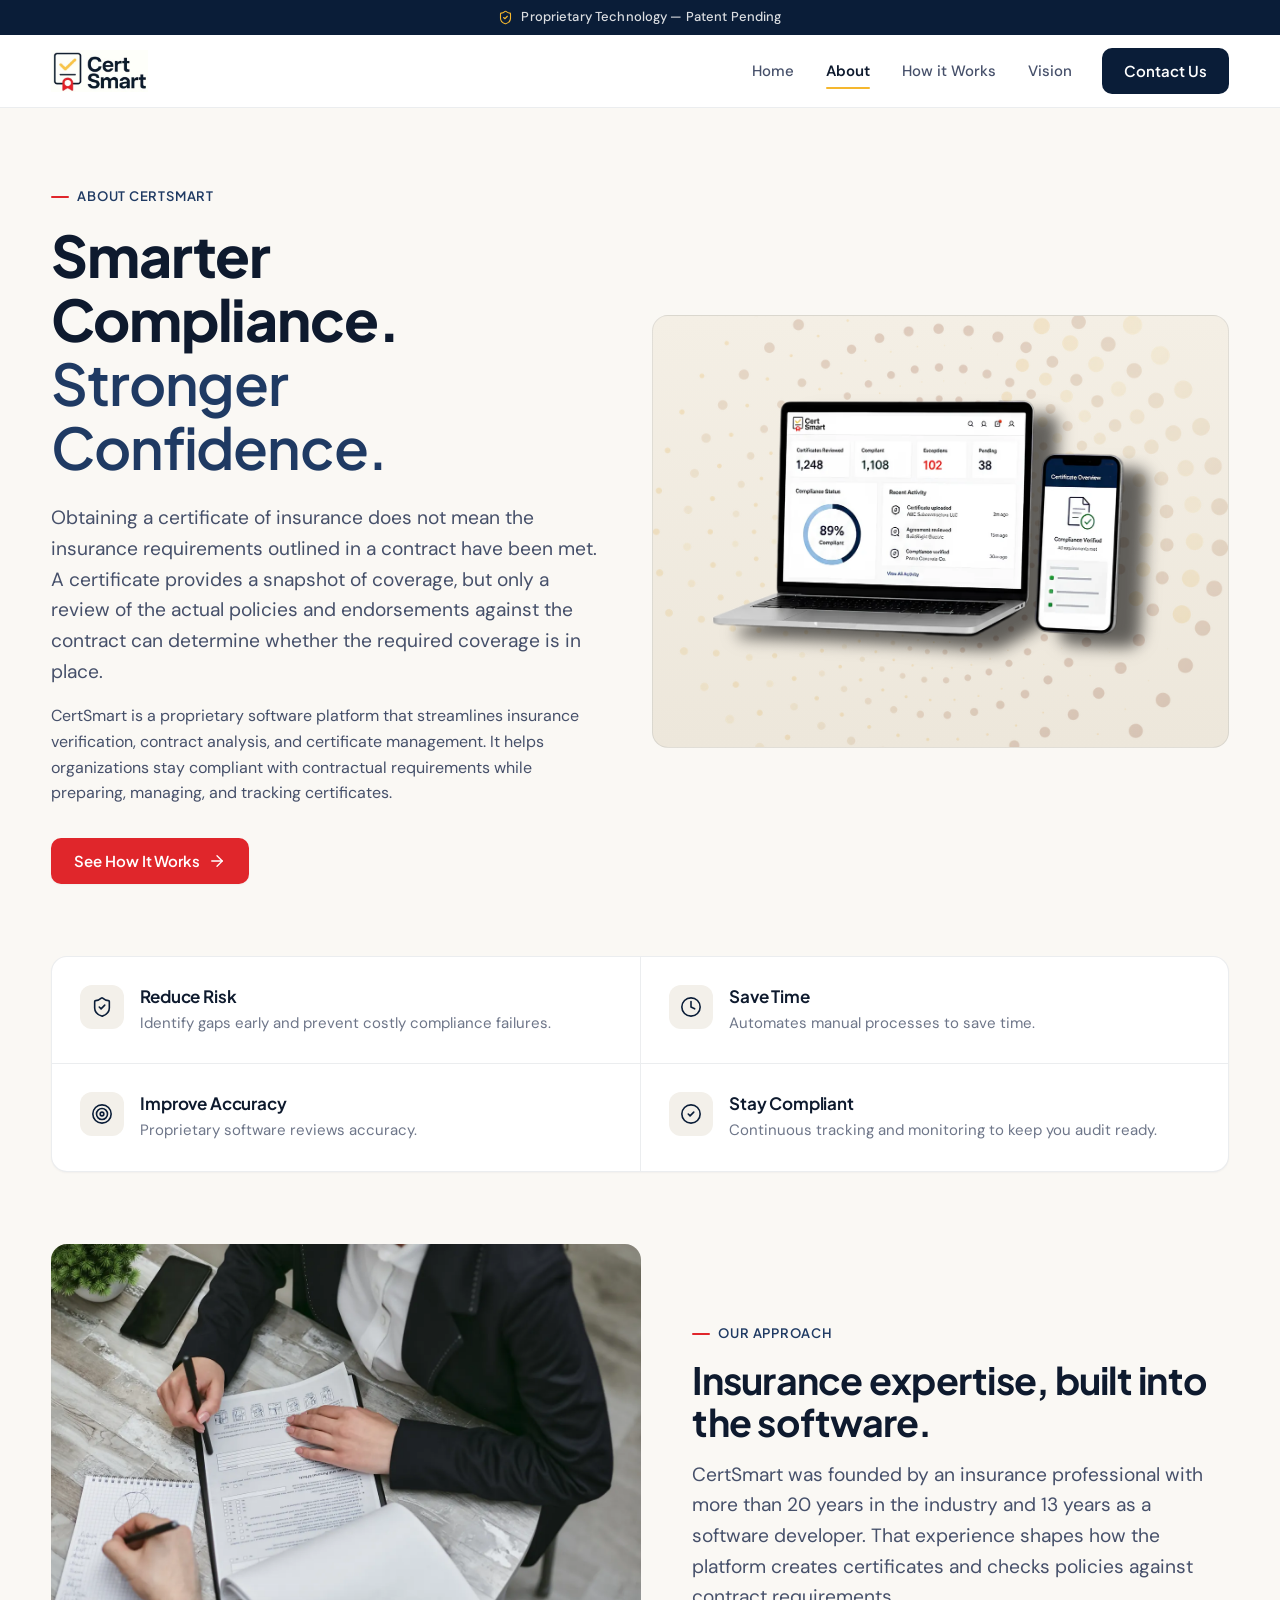
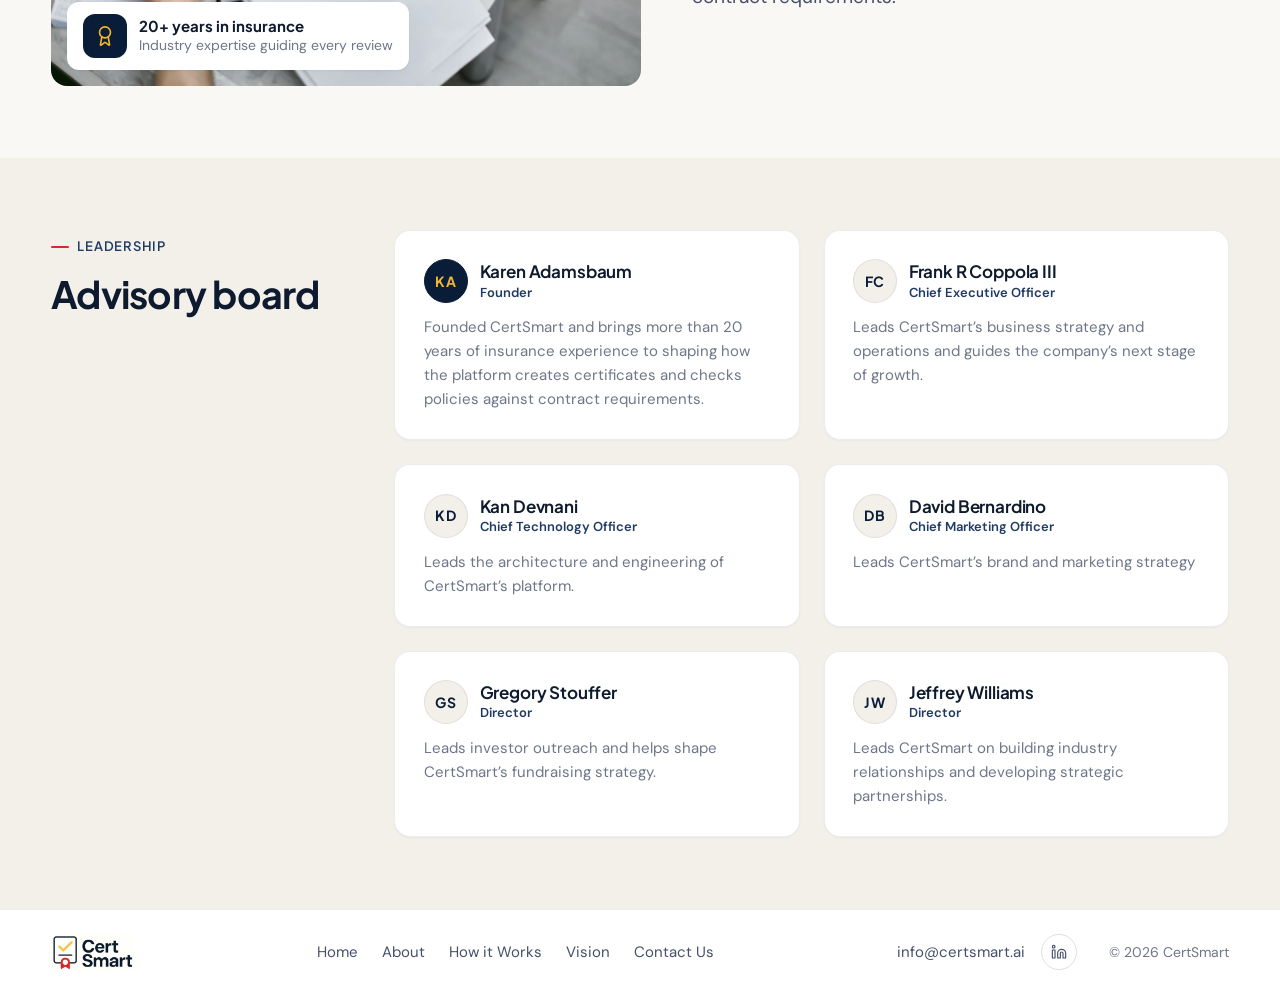
==== about.html @ 8e624dc0 "Normalize styling across all pages onto shared design tokens Audit of computed styles found drift be" ====
<!DOCTYPE html>
<html lang="en">
<head>
  <meta charset="UTF-8">
  <meta name="viewport" content="width=device-width, initial-scale=1">
  <title>About CertSmart | Smarter Compliance, Stronger Confidence</title>
  <link rel="icon" type="image/png" sizes="32x32" href="assets/img/favicon-32.png">
  <link rel="icon" type="image/png" sizes="192x192" href="assets/img/favicon-192.png">
  <link rel="apple-touch-icon" href="assets/img/favicon-180.png">
  <link rel="preconnect" href="https://fonts.googleapis.com">
  <link rel="preconnect" href="https://fonts.gstatic.com" crossorigin>
  <link href="https://fonts.googleapis.com/css2?family=DM+Sans:opsz,wght@9..40,400..600&amp;family=Plus+Jakarta+Sans:wght@500..800&amp;display=swap" rel="stylesheet">
  <link rel="stylesheet" href="css/style.css?v=20261125u">
</head>
<body class="page-about">
  <div class="patent-bar">
    <svg class="icon" viewBox="0 0 24 24" aria-hidden="true"><path d="M20 13c0 5-3.5 7.5-7.66 8.95a1 1 0 0 1-.67-.01C7.5 20.5 4 18 4 13V6a1 1 0 0 1 1-1c2 0 4.5-1.2 6.24-2.72a1.17 1.17 0 0 1 1.52 0C14.51 3.81 17 5 19 5a1 1 0 0 1 1 1z"/><path d="m9 12 2 2 4-4"/></svg>
    Proprietary Technology &mdash; Patent Pending
  </div>

  <header class="site-header">
    <div class="wrap header-inner">
      <a href="index.html" class="brand"><img src="assets/img/logo.webp" alt="CertSmart logo" width="300" height="127"></a>
      <button class="nav-toggle" aria-label="Toggle navigation" aria-expanded="false" aria-controls="main-nav">
        <svg class="icon icon-menu" viewBox="0 0 24 24" aria-hidden="true"><path d="M4 6h16"/><path d="M4 12h16"/><path d="M4 18h16"/></svg><svg class="icon icon-close" viewBox="0 0 24 24" aria-hidden="true"><path d="M18 6 6 18"/><path d="m6 6 12 12"/></svg>
      </button>
      <nav class="main-nav" id="main-nav" aria-label="Main">
        <a href="index.html">Home</a>
        <a href="about.html" class="active" aria-current="page">About</a>
        <a href="how-it-works.html">How it Works</a>
        <a href="vision.html">Vision</a>
        <a href="contact.html" class="nav-cta">Contact Us</a>
      </nav>
    </div>
  </header>

  <main>
    <section class="section">
      <div class="wrap split">
        <div class="split-copy">
          <span class="eyebrow">About CertSmart</span>
          <h1 class="h1">Smarter Compliance.<span class="soft">Stronger Confidence.</span></h1>
          <div class="prose">
            <p class="lead">Obtaining a certificate of insurance does not mean the insurance requirements outlined in a contract have been met. A certificate provides a snapshot of coverage, but only a review of the actual policies and endorsements against the contract can determine whether the required coverage is in place.</p>
            <p>CertSmart is a proprietary software platform that streamlines insurance verification, contract analysis, and certificate management. It helps organizations stay compliant with contractual requirements while preparing, managing, and tracking certificates.</p>
          </div>
          <a href="how-it-works.html" class="btn btn-primary">See How It Works <svg class="icon" viewBox="0 0 24 24" aria-hidden="true"><path d="M5 12h14"/><path d="m12 5 7 7-7 7"/></svg></a>
        </div>
        <div class="media-panel device-panel">
          <img src="assets/img/dots-pattern.webp" alt="" class="dots" aria-hidden="true">
          <img src="assets/img/dashboard-mockup.webp" alt="CertSmart dashboard on laptop and mobile showing certificates reviewed, compliant count, exceptions, pending items, and recent activity." width="1000" height="600">
        </div>
      </div>
    </section>

    <section class="section section--tight-top">
      <div class="wrap">
        <div class="benefits">
          <div class="benefit">
            <span class="icon-tile"><svg class="icon" viewBox="0 0 24 24" aria-hidden="true"><path d="M20 13c0 5-3.5 7.5-7.66 8.95a1 1 0 0 1-.67-.01C7.5 20.5 4 18 4 13V6a1 1 0 0 1 1-1c2 0 4.5-1.2 6.24-2.72a1.17 1.17 0 0 1 1.52 0C14.51 3.81 17 5 19 5a1 1 0 0 1 1 1z"/><path d="m9 12 2 2 4-4"/></svg></span>
            <div><h3>Reduce Risk</h3><p>Identify gaps early and prevent costly compliance failures.</p></div>
          </div>
          <div class="benefit">
            <span class="icon-tile"><svg class="icon" viewBox="0 0 24 24" aria-hidden="true"><circle cx="12" cy="12" r="10"/><path d="M12 6v6l4 2"/></svg></span>
            <div><h3>Save Time</h3><p>Automates manual processes to save time.</p></div>
          </div>
          <div class="benefit">
            <span class="icon-tile"><svg class="icon" viewBox="0 0 24 24" aria-hidden="true"><circle cx="12" cy="12" r="10"/><circle cx="12" cy="12" r="6"/><circle cx="12" cy="12" r="2"/></svg></span>
            <div><h3>Improve Accuracy</h3><p>Proprietary software reviews accuracy.</p></div>
          </div>
          <div class="benefit">
            <span class="icon-tile"><svg class="icon" viewBox="0 0 24 24" aria-hidden="true"><circle cx="12" cy="12" r="10"/><path d="m9 12 2 2 4-4"/></svg></span>
            <div><h3>Stay Compliant</h3><p>Continuous tracking and monitoring to keep you audit ready.</p></div>
          </div>
        </div>
      </div>
    </section>

    <section class="section section--tight-top">
      <div class="wrap photo-split">
        <div class="photo-frame">
          <img src="assets/img/photo-policy-review.webp" alt="Two people reviewing an insurance policy form together at a desk" loading="lazy">
          <div class="photo-badge"><span class="icon-tile"><svg class="icon" viewBox="0 0 24 24" aria-hidden="true"><path d="m15.48 12.89 1.51 8.53a.5.5 0 0 1-.81.47l-3.58-2.69a1 1 0 0 0-1.2 0l-3.59 2.69a.5.5 0 0 1-.81-.47l1.52-8.53"/><circle cx="12" cy="8" r="6"/></svg></span><div><b>20+ years in insurance</b><small>Industry expertise guiding every review</small></div></div>
        </div>
        <div>
          <span class="eyebrow">Our approach</span>
          <h2 class="h2">Insurance expertise, built into the software.</h2>
          <div class="prose">
            <p class="lead">CertSmart was founded by an insurance professional with more than 20 years in the industry and 13 years as a software developer. That experience shapes how the platform creates certificates and checks policies against contract requirements.</p>
          </div>
        </div>
      </div>
    </section>

    <section class="section section--alt">
      <div class="wrap board">
        <div class="board-head">
          <span class="eyebrow">Leadership</span>
          <h2 class="h2">Advisory board</h2>
        </div>
        <div class="board-grid">
          <article class="person">
            <div class="person-top"><span class="ini">KA</span><div><h4>Karen Adamsbaum</h4><span class="role">Founder</span></div></div>
            <p>Founded CertSmart and brings more than 20 years of insurance experience to shaping how the platform creates certificates and checks policies against contract requirements.</p>
          </article>
          <article class="person">
            <div class="person-top"><span class="ini">FC</span><div><h4>Frank R Coppola III</h4><span class="role">Chief Executive Officer</span></div></div>
            <p>Leads CertSmart&rsquo;s business strategy and operations and guides the company&rsquo;s next stage of growth.</p>
          </article>
          <article class="person">
            <div class="person-top"><span class="ini">KD</span><div><h4>Kan Devnani</h4><span class="role">Chief Technology Officer</span></div></div>
            <p>Leads the architecture and engineering of CertSmart&rsquo;s platform.</p>
          </article>
          <article class="person">
            <div class="person-top"><span class="ini">DB</span><div><h4>David Bernardino</h4><span class="role">Chief Marketing Officer</span></div></div>
            <p>Leads CertSmart&rsquo;s brand and marketing strategy</p>
          </article>
          <article class="person">
            <div class="person-top"><span class="ini">GS</span><div><h4>Gregory Stouffer</h4><span class="role">Director</span></div></div>
            <p>Leads investor outreach and helps shape CertSmart&rsquo;s fundraising strategy.</p>
          </article>
          <article class="person">
            <div class="person-top"><span class="ini">JW</span><div><h4>Jeffrey Williams</h4><span class="role">Director</span></div></div>
            <p>Leads CertSmart on building industry relationships and developing strategic partnerships.</p>
          </article>
        </div>
      </div>
    </section>
  </main>

  <footer class="site-footer">
    <div class="wrap footer-inner">
      <a href="index.html" class="footer-brand"><img src="assets/img/logo.webp" alt="CertSmart logo" width="300" height="127"></a>
      <nav class="footer-nav" aria-label="Footer">
        <a href="index.html">Home</a>
        <a href="about.html">About</a>
        <a href="how-it-works.html">How it Works</a>
        <a href="vision.html">Vision</a>
        <a href="contact.html">Contact Us</a>
      </nav>
      <div class="footer-right">
        <a href="mailto:info@certsmart.ai">info@certsmart.ai</a>
        <a class="social" href="https://www.linkedin.com/in/karen-adamsbaum/" aria-label="Karen Adamsbaum on LinkedIn" target="_blank" rel="noopener"><svg class="icon" viewBox="0 0 24 24" aria-hidden="true"><path d="M16 8a6 6 0 0 1 6 6v7h-4v-7a2 2 0 0 0-2-2 2 2 0 0 0-2 2v7h-4v-7a6 6 0 0 1 6-6z"/><rect width="4" height="12" x="2" y="9"/><circle cx="4" cy="4" r="2"/></svg></a>
      </div>
      <span class="footer-copy">&copy; 2026 CertSmart</span>
    </div>
  </footer>

  <script src="js/main.js?v=20261125t"></script>
</body>
</html>
---- css/style.css ----
/* ==========================================================================
   CertSmart — stylesheet
   Type: Plus Jakarta Sans (headings) + DM Sans (body)
   Palette: navy (base) · red (buttons + key emphasis only) · gold (highlight) · warm neutrals.
   Spacing scale: 4 · 8 · 12 · 16 · 24 · 32 · 48 · 64
   ========================================================================== */

:root {
  /* Color */
  --navy: #0A1D38;
  --navy-700: #142B4D;
  --navy-600: #1F3A63;
  --red: #E0262B;
  --red-600: #C21E23;
  --red-ink: #C21E23;          /* red for text on light bg */
  --red-50: #FDEDEC;
  --gold: #F5B72E;
  --gold-ink: #946100;          /* gold that passes contrast on light bg */
  --gold-50: #FDF5E1;
  --bg: #FAF8F4;
  --bg-alt: #F3F0EA;
  --surface: #FFFFFF;
  --ink: #0E1A2E;
  --body: #46506A;
  --muted: #6E7689;
  --line: rgba(10, 29, 56, 0.08);
  --line-strong: rgba(10, 29, 56, 0.14);

  /* Type */
  --font-head: "Plus Jakarta Sans", "Segoe UI", sans-serif;
  --font-body: "DM Sans", "Segoe UI", sans-serif;
  --fs-display: clamp(2.4rem, 1.6rem + 3.6vw, 4.5rem);
  --fs-h1: clamp(2.1rem, 1.5rem + 2.6vw, 3.6rem);
  --fs-h2: clamp(1.6rem, 1.25rem + 1.4vw, 2.35rem);
  --fs-h3: 1.0625rem;                                   /* compact card title */
  --fs-h3-lg: clamp(1.15rem, 1rem + 0.45vw, 1.35rem);   /* photo + feature card title */
  --fs-h3-xl: clamp(1.4rem, 1.15rem + 0.8vw, 1.85rem);  /* featured card title */
  --fs-lead: clamp(1.05rem, 1rem + 0.3vw, 1.2rem);      /* intro paragraph */
  --fs-quote: 1.0625rem;                                /* testimonial / pull quote */
  --fs-body: 1rem;
  --fs-card: 0.9375rem;                                 /* card description */
  --fs-small: 0.875rem;                                 /* captions, meta, notes */
  --fs-label: 0.8125rem;                                /* labels, pills, tags, eyebrows */
  --lh-small: 1.5;

  /* Space */
  --s-1: 4px; --s-2: 8px; --s-3: 12px; --s-4: 16px;
  --s-5: 24px; --s-6: 32px; --s-7: 48px; --s-8: 64px;
  --gutter: clamp(16px, 4vw, 4rem);
  --section: clamp(40px, 6vw, 4.5rem);
  --gap: clamp(16px, 2vw, 1.5rem);
  --gap-lg: clamp(24px, 4vw, 4rem);                     /* between layout columns */
  --pad-card: clamp(20px, 2.2vw, 2rem);                 /* standard card */
  --pad-panel: clamp(24px, 3.5vw, 3rem);                /* large panel / form / stat */
  --tile: 44px;                                         /* icon tile, avatar, step number */
  --tile-icon: 22px;

  /* Shape */
  --r-card: 16px;                                       /* top-level cards and media */
  --r-inner: 12px;                                      /* nested/compact cards, tiles, badges */
  --r-btn: 10px;
  --r-input: 8px;
  --shadow-sm: 0 1px 2px rgba(10, 29, 56, 0.04);
  --shadow: 0 1px 2px rgba(10, 29, 56, 0.04), 0 8px 24px rgba(10, 29, 56, 0.06);
  --shadow-lg: 0 1px 2px rgba(10, 29, 56, 0.05), 0 16px 40px rgba(10, 29, 56, 0.09);
  --ease: 180ms cubic-bezier(0.2, 0.6, 0.2, 1);
  --lift: translateY(-2px);                             /* card hover */
  --on-dark: rgba(255, 255, 255, 0.85);                 /* body text on navy/photos */
  --on-dark-muted: rgba(255, 255, 255, 0.65);           /* meta text on navy/photos */
}

/* ---------- Base ---------- */
*, *::before, *::after { box-sizing: border-box; }
html { -webkit-text-size-adjust: 100%; }
/* Wide screens (or zoomed out): scale type and spacing with the viewport
   so the layout keeps its proportions instead of looking small. */
@media (min-width: 1600px) {
  html { font-size: calc(16px + (100vw - 1600px) * 0.006); }
}
body {
  margin: 0;
  font-family: var(--font-body);
  font-size: var(--fs-body);
  line-height: 1.6;
  color: var(--body);
  background: var(--bg);
  -webkit-font-smoothing: antialiased;
  overflow-x: hidden;
}
img, video, svg { display: block; max-width: 100%; }
img { height: auto; }
a { color: inherit; text-decoration: none; }
h1, h2, h3, h4 {
  font-family: var(--font-head);
  color: var(--ink);
  margin: 0;
  line-height: 1.12;
  letter-spacing: -0.02em;
  font-weight: 700;
}
h3, h4 { letter-spacing: -0.01em; line-height: 1.3; font-weight: 650; }
p { margin: 0; }
:focus-visible { outline: 2px solid var(--gold); outline-offset: 3px; border-radius: 4px; }

.icon {
  width: 20px; height: 20px;
  fill: none; stroke: currentColor; stroke-width: 1.75;
  stroke-linecap: round; stroke-linejoin: round;
  flex: none;
}

/* Fluid wrapper: always fills the viewport width */
.wrap {
  width: 100%;
  padding-inline: var(--gutter);
}
.section { padding-block: var(--section); }
.section--alt { background: var(--bg-alt); }
.section--tight-top { padding-top: 0; }

/* ---------- Shared type pieces ---------- */
.eyebrow {
  display: inline-flex; align-items: center; gap: var(--s-2);
  font-family: var(--font-head);
  font-size: var(--fs-label); font-weight: 600;
  letter-spacing: 0.06em; text-transform: uppercase;
  color: var(--navy-600);
  margin-bottom: var(--s-4);
}
.eyebrow::before {
  content: ""; width: 18px; height: 2px; border-radius: 2px; background: var(--red);
}
.h-display { font-size: var(--fs-display); font-weight: 800; letter-spacing: -0.03em; line-height: 1.02; }
.h1 { font-size: var(--fs-h1); font-weight: 750; }
.h2 { font-size: var(--fs-h2); }
.h1 .soft, .h2 .soft { display: block; color: var(--navy-600); font-weight: 600; }
.lead { font-size: var(--fs-lead); color: var(--body); max-width: 58ch; }
.prose p { max-width: 62ch; }
.prose p + p { margin-top: var(--s-4); }

/* Labels and meta text share one line-height */
.eyebrow, .pill, .tag, .steps-label, .role, .future-num, .quote figcaption, .info-list small, .form-note, .form-status { line-height: var(--lh-small); }

/* Emphasised headline word */
.mark { color: var(--red); white-space: nowrap; }

.pill {
  display: inline-flex; align-items: center; gap: var(--s-2);
  padding: 6px 14px;
  border-radius: 999px;
  background: var(--gold-50);
  border: 1px solid rgba(245, 183, 46, 0.35);
  color: #6B4700;
  font-size: var(--fs-label); font-weight: 600;
}
.pill .icon { width: 15px; height: 15px; color: var(--gold-ink); }

/* ---------- Buttons ---------- */
.btn {
  display: inline-flex; align-items: center; justify-content: center; gap: var(--s-2);
  min-height: 46px;
  padding: 0 22px;
  border-radius: var(--r-btn);
  border: 1px solid transparent;
  font-family: var(--font-head);
  font-size: var(--fs-card); font-weight: 600;
  letter-spacing: -0.005em;
  cursor: pointer;
  transition: transform var(--ease), background-color var(--ease), border-color var(--ease), box-shadow var(--ease), color var(--ease);
}
.btn .icon { width: 18px; height: 18px; transition: transform var(--ease); }
.btn:hover .icon { transform: translateX(2px); }
.btn-primary { background: var(--red); color: #fff; box-shadow: var(--shadow-sm); }
.btn-primary:hover { background: var(--red-600); transform: translateY(-1px); box-shadow: var(--shadow); }
.btn-primary:active { transform: translateY(0); }
.btn-ghost { background: var(--surface); color: var(--ink); border-color: var(--line-strong); }
.btn-ghost:hover { border-color: rgba(10, 29, 56, 0.28); transform: translateY(-1px); }
.btn-block { width: 100%; }
.btn-light { background: rgba(255, 255, 255, 0.1); color: #fff; border-color: rgba(255, 255, 255, 0.35); }
.btn-light:hover { background: rgba(255, 255, 255, 0.18); border-color: rgba(255, 255, 255, 0.6); transform: translateY(-1px); }

/* ---------- Patent bar + header ---------- */
.patent-bar {
  display: flex; align-items: center; justify-content: center; gap: var(--s-2);
  padding: 7px var(--gutter);
  background: var(--navy);
  color: var(--on-dark);
  font-size: var(--fs-label); font-weight: 500; letter-spacing: 0.01em;
  text-align: center;
}
.patent-bar .icon { width: 15px; height: 15px; color: var(--gold); }

.site-header {
  position: sticky; top: 0; z-index: 50;
  background: rgba(255, 255, 255, 0.96);
  border-bottom: 1px solid var(--line);
}
.header-inner {
  display: flex; align-items: center; justify-content: space-between; gap: var(--s-5);
  min-height: 4.5rem;
}
.brand img { height: 2.625rem; width: auto; }
.main-nav { display: flex; align-items: center; gap: var(--s-1); }
.main-nav a {
  position: relative;
  padding: 8px 14px;
  border-radius: var(--r-input);
  font-size: var(--fs-card); font-weight: 500;
  color: var(--body);
  transition: color var(--ease), background-color var(--ease);
}
.main-nav a:hover { color: var(--ink); background: var(--bg-alt); }
.main-nav a.active { color: var(--ink); font-weight: 600; }
.main-nav a.active::after {
  content: ""; position: absolute; left: 14px; right: 14px; bottom: 2px;
  height: 2px; border-radius: 2px; background: var(--gold);
}
.main-nav a.nav-cta {
  margin-left: var(--s-3);
  display: inline-flex; align-items: center;
  min-height: 46px; padding: 0 22px;
  background: var(--navy); color: #fff;
  font-family: var(--font-head); font-weight: 600;
  border-radius: var(--r-btn);
}
.main-nav a.nav-cta:hover { background: var(--navy-700); color: #fff; }
.main-nav a.nav-cta.active::after { display: none; }

.nav-toggle {
  display: none;
  width: 44px; height: 44px;
  border: 1px solid var(--line-strong); border-radius: var(--r-btn);
  background: var(--surface); color: var(--ink);
  align-items: center; justify-content: center;
  cursor: pointer;
}
.nav-toggle .icon { width: 22px; height: 22px; }
.nav-toggle .icon-close { display: none; }
.nav-toggle[aria-expanded="true"] .icon-menu { display: none; }
.nav-toggle[aria-expanded="true"] .icon-close { display: block; }

/* ---------- Media panels ---------- */
.media-panel {
  position: relative;
  border-radius: var(--r-card);
  background: linear-gradient(180deg, #F4EFE5 0%, #EDE7DB 100%);
  border: 1px solid var(--line);
  overflow: hidden;
  display: grid; place-items: center;
  padding: var(--pad-panel);
}
.media-panel .dots {
  position: absolute; inset: 0; width: 100%; height: 100%;
  object-fit: cover; opacity: 0.18; mix-blend-mode: multiply;
}
.media-panel > img:not(.dots) { position: relative; }

/* ---------- Home ---------- */
.hero { padding-block: clamp(32px, 5vw, 64px) var(--section); }
.hero-grid {
  display: grid;
  grid-template-columns: minmax(0, 1.1fr) minmax(0, 0.9fr);
  gap: var(--gap-lg);
  align-items: center;
}
.hero-copy .pill { margin-bottom: var(--s-5); }
.hero-copy .h-display { margin-bottom: var(--s-5); }
.hero-copy .h-display > span { display: block; }
.hero-copy .lead { margin-bottom: var(--s-6); }
.hero-actions { display: flex; flex-wrap: wrap; align-items: center; gap: var(--s-5); }
.hero-media { display: flex; align-items: center; justify-content: center; }
.hero-media img { width: auto; max-width: 88%; max-height: min(68vh, 40rem); }

.founder-chip { display: flex; align-items: center; gap: var(--s-3); }
.founder-chip .av {
  width: 48px; height: 48px; border-radius: 50%; overflow: hidden; flex: none;
  background: #E9E4DA url(../assets/img/office-bg.jpg) center / cover;
  border: 2px solid var(--surface);
  box-shadow: 0 0 0 1px var(--line-strong);
}
.founder-chip .av img { width: 100%; height: 100%; object-fit: cover; object-position: 50% 10%; }
.founder-chip b { display: block; font-family: var(--font-head); font-size: var(--fs-card); font-weight: 650; color: var(--ink); line-height: 1.3; }
.founder-chip span { display: block; font-size: var(--fs-small); color: var(--muted); line-height: var(--lh-small); }

.who-grid {
  display: grid;
  grid-template-columns: minmax(0, 1fr) minmax(0, 1.4fr);
  gap: var(--gap);
  align-items: stretch;
}
.stat-card {
  position: relative;
  background: var(--navy);
  color: var(--on-dark);
  border-radius: var(--r-card);
  padding: var(--pad-panel);
  display: flex; flex-direction: column; justify-content: flex-end;
  overflow: hidden;
  min-height: 240px;
}
.stat-card::before {
  content: ""; position: absolute; right: -60px; top: -60px;
  width: 220px; height: 220px; border-radius: 50%;
  border: 1px solid rgba(255, 255, 255, 0.12);
  box-shadow: 0 0 0 40px rgba(255, 255, 255, 0.03);
}
.stat-card .n {
  font-family: var(--font-head);
  font-size: clamp(3.5rem, 2.5rem + 4vw, 6rem);
  font-weight: 800; letter-spacing: -0.04em; line-height: 0.9;
  color: #FF4D52;
  margin-bottom: var(--s-4);
}
.stat-card .t { font-size: var(--fs-lead); line-height: 1.5; max-width: 30ch; color: #fff; }

.feature-strip {
  display: grid;
  grid-template-columns: repeat(3, minmax(0, 1fr));
  margin-top: var(--gap);
  border: 1px solid var(--line);
  border-radius: var(--r-card);
  background: var(--surface);
  box-shadow: var(--shadow-sm);
  overflow: hidden;
}
.feature-strip .item {
  display: flex; gap: var(--s-4); align-items: flex-start;
  padding: var(--s-5) var(--pad-card);
  transition: background-color var(--ease);
}
.feature-strip .item + .item { border-left: 1px solid var(--line); }
.feature-strip .item:hover { background: #FDFCFA; }
.who-grid .feature-strip { grid-template-columns: 1fr; margin-top: 0; }
.who-grid .feature-strip .item { align-items: center; padding-block: var(--pad-card); }
.who-grid .feature-strip .item + .item { border-left: 0; border-top: 1px solid var(--line); }
.icon-tile {
  width: var(--tile); height: var(--tile); border-radius: var(--r-inner); flex: none;
  display: grid; place-items: center;
  background: var(--bg-alt); color: var(--navy);
}
.icon-tile .icon, .future-icon .icon, .step-body > .icon { width: var(--tile-icon); height: var(--tile-icon); }
.icon-tile--navy { background: var(--navy); color: var(--gold); }
.feature-strip h3, .benefit h3 { font-size: var(--fs-h3); margin-bottom: var(--s-1); }
.feature-strip p, .benefit p, .person p, .step-desc { font-size: var(--fs-card); color: var(--muted); }

/* ---------- About ---------- */
.split {
  display: grid;
  grid-template-columns: minmax(0, 1fr) minmax(0, 1.05fr);
  gap: var(--gap-lg);
  align-items: center;
}
.split-copy .h1 { margin-bottom: var(--s-5); }
.split-copy .prose { margin-bottom: var(--s-6); }
.device-panel { aspect-ratio: 4 / 3; }
.device-panel img:not(.dots) { width: 94%; }

.benefits {
  display: grid;
  grid-template-columns: repeat(2, minmax(0, 1fr));
  background: var(--surface);
  border: 1px solid var(--line);
  border-radius: var(--r-card);
  box-shadow: var(--shadow-sm);
  overflow: hidden;
}
.benefit {
  display: flex; gap: var(--s-4); align-items: flex-start;
  padding: var(--pad-card);
}
.benefit:nth-child(even) { border-left: 1px solid var(--line); }
.benefit:nth-child(n+3) { border-top: 1px solid var(--line); }

.board {
  display: grid;
  grid-template-columns: minmax(200px, 0.7fr) minmax(0, 2fr);
  gap: var(--gap-lg);
  align-items: start;
}
.board-head { position: sticky; top: 104px; }
.board-grid {
  display: grid;
  grid-template-columns: repeat(2, minmax(0, 1fr));
  gap: var(--gap);
}
.person {
  background: var(--surface);
  border: 1px solid var(--line);
  border-radius: var(--r-card);
  padding: var(--pad-card);
  box-shadow: var(--shadow-sm);
  transition: transform var(--ease), box-shadow var(--ease), border-color var(--ease);
}
.person:hover { transform: var(--lift); box-shadow: var(--shadow); border-color: var(--line-strong); }
.person-top { display: flex; align-items: center; gap: var(--s-3); margin-bottom: var(--s-3); }
.ini {
  width: var(--tile); height: var(--tile); border-radius: 50%; flex: none;
  display: grid; place-items: center;
  background: var(--bg-alt); color: var(--navy);
  border: 1px solid var(--line);
  font-family: var(--font-head); font-weight: 700; font-size: var(--fs-small); letter-spacing: 0.02em;
}
.person:first-child .ini { background: var(--navy); color: var(--gold); border-color: var(--navy); }
.person h4 { font-size: var(--fs-h3); }
.role { display: block; font-size: var(--fs-label); color: var(--navy-600); font-weight: 600; line-height: var(--lh-small); }


/* ---------- How it works ---------- */
.how-grid {
  display: grid;
  grid-template-columns: minmax(0, 0.85fr) minmax(0, 1.15fr);
  gap: var(--gap-lg);
  align-items: start;
}
.how-copy .h1 { margin-bottom: var(--s-5); }
.steps-label {
  display: flex; flex-wrap: wrap; align-items: center; justify-content: space-between; gap: var(--s-2) var(--s-4);
  font-family: var(--font-head); font-size: var(--fs-label); font-weight: 600;
  color: var(--muted); margin-bottom: var(--s-4);
}
.steps-hint { display: inline-flex; align-items: center; gap: 6px; font-family: var(--font-body); font-weight: 500; font-size: var(--fs-label); }
.steps-hint .icon { width: 12px; height: 12px; fill: currentColor; }
.steps { list-style: none; margin: 0; padding: 0; position: relative; --p: 0; }
/* timeline track + fill (fill height follows overall video progress, set by JS) */
.steps::before, .steps::after {
  content: ""; position: absolute; left: 21px; top: 28px;
  width: 2px; border-radius: 2px;
}
.steps::before { bottom: 28px; background: var(--line-strong); }
.steps::after { height: calc((100% - 56px) * var(--p)); background: var(--gold); transition: height 250ms linear; }
.step {
  position: relative;
  display: grid; grid-template-columns: 44px minmax(0, 1fr); gap: var(--s-4);
  align-items: start;
}
.step + .step { margin-top: var(--s-3); }
.step-num {
  width: 44px; height: 44px; border-radius: 50%;
  display: grid; place-items: center;
  background: var(--surface); color: var(--navy);
  border: 1px solid var(--line-strong);
  font-family: var(--font-head); font-weight: 700;
  position: relative; z-index: 1;
  transition: background-color var(--ease), color var(--ease), border-color var(--ease);
}
.step-num .done-icon { display: none; width: 18px; height: 18px; stroke-width: 2.5; }
.step-body {
  position: relative; overflow: hidden;
  width: 100%;
  display: flex; align-items: center; justify-content: space-between; gap: var(--s-4);
  background: var(--surface);
  border: 1px solid var(--line);
  border-radius: var(--r-inner);
  padding: var(--s-4) var(--s-5);
  box-shadow: var(--shadow-sm);
  font: inherit; color: inherit; text-align: left;
  cursor: pointer;
  transition: transform var(--ease), box-shadow var(--ease), border-color var(--ease);
}
.step-body:hover { transform: var(--lift); box-shadow: var(--shadow); border-color: var(--line-strong); }
.step-title { display: block; font-family: var(--font-head); font-size: var(--fs-h3); font-weight: 650; letter-spacing: -0.01em; color: var(--ink); line-height: 1.3; margin-bottom: 2px; }
.step-desc { display: block; }
.step-body > .icon { color: var(--muted); transition: color var(--ease); }
.step-progress { position: absolute; left: 0; right: 0; bottom: 0; height: 3px; background: transparent; }
.step-progress span { display: block; height: 100%; width: 0; background: var(--gold); transition: width 250ms linear; }

/* Active step */
.step.is-active .step-body { border-color: rgba(10, 29, 56, 0.28); box-shadow: var(--shadow); }
.step.is-active .step-body .icon { color: var(--navy); }
.step.is-active .step-num { background: var(--navy); color: var(--gold); border-color: var(--navy); }
.step.is-active .step-progress { background: var(--bg-alt); }
/* Completed steps */
.step.is-done .step-num { background: var(--gold-50); border-color: rgba(245, 183, 46, 0.5); color: var(--gold-ink); }
.step.is-done .step-num .n { display: none; }
.step.is-done .step-num .done-icon { display: block; }

.video-frame {
  border-radius: var(--r-card);
  overflow: hidden;
  background: var(--navy);
  border: 1px solid var(--line);
  box-shadow: var(--shadow-lg);
}
.video-frame video { width: 100%; height: auto; aspect-ratio: 16 / 9; object-fit: cover; background: var(--navy); }

.voices {
  display: grid;
  grid-template-columns: minmax(200px, 0.7fr) minmax(0, 2fr);
  gap: var(--gap-lg);
  align-items: start;
}
.voices-head .h2 { margin-bottom: var(--s-4); }
.quotes { display: grid; grid-template-columns: repeat(2, minmax(0, 1fr)); gap: var(--gap); align-items: stretch; }
.quotes .quote { display: flex; flex-direction: column; }
.quotes .quote figcaption { margin-top: auto; }
.quotes .quote p { margin-bottom: var(--s-5); }
.quote {
  margin: 0;
  border-radius: var(--r-card);
  padding: var(--pad-card);
  background: var(--surface);
  border: 1px solid var(--line);
  box-shadow: var(--shadow-sm);
}
.quote--dark { background: var(--navy); border-color: var(--navy); }
.quote.quote--dark p { color: #fff; }
.quote.quote--dark figcaption { color: var(--on-dark-muted); }
.quote .qmark { width: 28px; height: 28px; color: var(--gold); margin-bottom: var(--s-4); }
.quote p { font-size: var(--fs-quote); line-height: 1.65; color: var(--ink); }
.quote figcaption {
  margin-top: var(--s-5); padding-top: var(--s-4);
  border-top: 1px solid var(--line);
  font-size: var(--fs-small); color: var(--muted);
}
.quote--dark figcaption { border-top-color: rgba(255, 255, 255, 0.12); }
.quote figcaption b { font-family: var(--font-head); color: inherit; font-weight: 600; }
.quote:not(.quote--dark) figcaption b { color: var(--ink); }

/* ---------- Vision ---------- */
.vision-grid {
  display: grid;
  grid-template-columns: minmax(0, 1.1fr) minmax(0, 0.9fr);
  gap: var(--gap-lg);
  align-items: stretch;
}
.vision-copy .h1 { margin-bottom: var(--s-5); }
.portrait {
  position: relative;
  min-height: 460px;
  border-radius: var(--r-card);
  overflow: hidden;
  background: #EFEBE3 url(../assets/img/office-bg.jpg) center / cover;
  border: 1px solid var(--line);
  display: flex; align-items: flex-end; justify-content: center;
}
.portrait .karen { width: 88%; position: relative; }
.portrait-quote {
  position: absolute; left: var(--s-4); right: var(--s-4); bottom: var(--s-4);
  margin: 0;
  background: var(--surface);
  border-radius: var(--r-inner);
  padding: var(--s-4) var(--s-5);
  box-shadow: var(--shadow-lg);
  border-left: 3px solid var(--gold);
}
.portrait-quote p { font-family: var(--font-head); font-weight: 600; font-size: var(--fs-quote); line-height: 1.45; color: var(--ink); letter-spacing: -0.01em; }
.portrait-quote cite { display: block; margin-top: var(--s-2); font-style: normal; font-size: var(--fs-small); line-height: var(--lh-small); color: var(--muted); }

.future-head { margin-bottom: var(--s-6); }

/* Bento grid: wide navy feature card first, wide tinted card last */
.future-grid {
  display: grid;
  grid-template-columns: repeat(4, minmax(0, 1fr));
  gap: var(--gap);
}
.future-card {
  position: relative; overflow: hidden;
  display: flex; flex-direction: column;
  min-height: 13.5rem;
  padding: var(--pad-card);
  background: var(--surface);
  border: 1px solid var(--line);
  border-radius: var(--r-card);
  box-shadow: var(--shadow-sm);
  transition: transform var(--ease), box-shadow var(--ease), border-color var(--ease);
}
.future-card::after {
  content: ""; position: absolute; left: 0; right: 0; top: 0; height: 3px;
  background: var(--gold);
  transform: scaleX(0); transform-origin: left;
  transition: transform var(--ease);
}
.future-card:hover { transform: var(--lift); box-shadow: var(--shadow); border-color: var(--line-strong); }
.future-card:hover::after { transform: scaleX(1); }
.future-top { display: flex; align-items: flex-start; justify-content: space-between; margin-bottom: auto; padding-bottom: var(--s-6); }
.future-icon {
  width: var(--tile); height: var(--tile); border-radius: var(--r-inner);
  display: grid; place-items: center;
  background: var(--bg-alt); color: var(--navy);
  transition: background-color var(--ease), color var(--ease);
}

.future-card:hover .future-icon { background: var(--navy); color: var(--gold); }
.future-num { font-family: var(--font-head); font-size: var(--fs-label); font-weight: 600; color: var(--muted); letter-spacing: 0.02em; }
.future-card h3 { font-size: var(--fs-h3-lg); margin-bottom: var(--s-1); }
.future-card p { font-size: var(--fs-card); color: var(--muted); max-width: 40ch; }

.future-card:first-child { grid-column: span 2; background: var(--navy); border-color: var(--navy); }
.future-card:first-child h3 { color: #fff; font-size: var(--fs-h3-xl); }
.future-card:first-child p { color: var(--on-dark); font-size: var(--fs-lead); }
.future-card:first-child .future-icon { background: rgba(255, 255, 255, 0.08); color: var(--gold); }
.future-card:first-child .future-num { color: var(--on-dark-muted); }
.future-card:first-child:hover .future-icon { background: var(--gold); color: var(--navy); }
.future-card:last-child { grid-column: span 2; background: var(--gold-50); border-color: rgba(245, 183, 46, 0.35); }
.future-card:last-child .future-icon { background: #fff; }

/* ---------- Contact ---------- */
.contact-grid {
  display: grid;
  grid-template-columns: minmax(0, 0.9fr) minmax(0, 1.1fr);
  gap: var(--gap-lg);
  align-items: start;
}
.contact-copy .h1 { margin-bottom: var(--s-5); }
.contact-copy .prose { margin-bottom: var(--s-6); }
.info-list { list-style: none; margin: 0; padding: 0; border-top: 1px solid var(--line-strong); }
.info-list li {
  display: flex; gap: var(--s-4); align-items: center;
  padding: var(--s-4) 0;
  border-bottom: 1px solid var(--line-strong);
}

.info-list span, .info-list a { display: block; font-weight: 500; color: var(--ink); }
.info-list a:hover { color: var(--navy-600); }
.info-list small { display: block; font-size: var(--fs-small); color: var(--muted); }

.form-card {
  background: var(--surface);
  border: 1px solid var(--line);
  border-radius: var(--r-card);
  box-shadow: var(--shadow-lg);
  padding: var(--pad-panel);
}
.form-card .h2 { font-size: var(--fs-h3-xl); margin-bottom: var(--s-5); }
.form-row { display: grid; grid-template-columns: repeat(2, minmax(0, 1fr)); gap: var(--s-4); }
.form-group { display: flex; flex-direction: column; gap: 6px; margin-bottom: var(--s-4); }
.form-group[hidden] { display: none; }
.form-group label { font-size: var(--fs-small); font-weight: 600; color: var(--ink); }
.form-group input, .form-group select, .form-group textarea {
  width: 100%;
  font: inherit; font-size: var(--fs-card); color: var(--ink);
  background: #FCFBF9;
  border: 1px solid var(--line-strong);
  border-radius: var(--r-input);
  padding: 11px 14px;
  transition: border-color var(--ease), box-shadow var(--ease), background-color var(--ease);
}
.form-group textarea { resize: vertical; min-height: 140px; }
.form-group select {
  appearance: none;
  background-image: url("data:image/svg+xml,%3Csvg xmlns='http://www.w3.org/2000/svg' width='16' height='16' viewBox='0 0 24 24' fill='none' stroke='%236E7689' stroke-width='2' stroke-linecap='round' stroke-linejoin='round'%3E%3Cpath d='m6 9 6 6 6-6'/%3E%3C/svg%3E");
  background-repeat: no-repeat; background-position: right 12px center;
  padding-right: 40px;
}
.form-group input:hover, .form-group select:hover, .form-group textarea:hover { border-color: rgba(10, 29, 56, 0.24); }
.form-group input:focus, .form-group select:focus, .form-group textarea:focus {
  outline: none; background: #fff;
  border-color: var(--navy-600);
  box-shadow: 0 0 0 3px rgba(31, 58, 99, 0.12);
}
.form-status { display: none; margin-top: var(--s-3); font-size: var(--fs-small); font-weight: 500; padding: 10px 14px; border-radius: var(--r-input); }
.form-status.show { display: block; }
.form-status.success { color: #1A6B35; background: #EAF6EE; }
.form-status.error { color: #A32024; background: #FCEDED; }
.form-note { display: flex; align-items: center; gap: var(--s-2); margin-top: var(--s-3); font-size: var(--fs-small); color: var(--muted); }
.form-note .icon { width: 15px; height: 15px; }

/* ---------- Footer ---------- */
.site-footer { background: var(--surface); border-top: 1px solid var(--line); padding-block: var(--s-5); }
.footer-inner {
  display: grid;
  grid-template-columns: auto 1fr auto auto;
  align-items: center;
  gap: var(--s-4) var(--s-6);
}
.footer-brand img { height: 2.25rem; width: auto; }
.footer-nav { display: flex; flex-wrap: wrap; gap: var(--s-1) var(--s-5); justify-content: center; }
.footer-nav a, .footer-right a { font-size: var(--fs-card); color: var(--body); transition: color var(--ease); }
.footer-nav a:hover, .footer-right a:hover { color: var(--ink); }
.footer-right { display: flex; align-items: center; gap: var(--s-4); }
.social {
  width: 36px; height: 36px; border-radius: 50%;
  display: grid; place-items: center;
  border: 1px solid var(--line-strong);
  transition: border-color var(--ease), background-color var(--ease), transform var(--ease);
}
.social .icon { width: 16px; height: 16px; }
.social:hover { background: var(--navy); border-color: var(--navy); color: var(--gold) !important; transform: translateY(-1px); }
.footer-copy { font-size: var(--fs-small); color: var(--muted); white-space: nowrap; }

/* ---------- Photo components ---------- */
.section-head {
  display: grid;
  grid-template-columns: minmax(0, 1fr) minmax(0, 1fr);
  gap: var(--s-5) var(--gap-lg);
  align-items: end;
  margin-bottom: var(--s-6);
}
.section-head p { font-size: var(--fs-lead); max-width: 60ch; }

/* Bento grid of captioned photos */
.audience {
  display: grid;
  grid-template-columns: minmax(0, 1.3fr) minmax(0, 1fr) minmax(0, 1fr);
  grid-template-rows: repeat(2, clamp(220px, 21vw, 300px));
  gap: var(--gap);
}
.audience .tile:first-child { grid-row: 1 / span 2; }
.audience .tile:last-child { grid-column: 2 / span 2; }
.tile {
  position: relative; isolation: isolate;
  display: flex; align-items: flex-end;
  border-radius: var(--r-card);
  overflow: hidden;
  background: var(--navy);
  color: #fff;
}
.tile img {
  position: absolute; inset: 0; z-index: -2;
  width: 100%; height: 100%; object-fit: cover;
  transition: transform var(--ease);
}
.tile::after {
  content: ""; position: absolute; inset: 0; z-index: -1;
  background: linear-gradient(180deg, rgba(10, 29, 56, 0) 30%, rgba(10, 29, 56, 0.88) 100%);
}
.tile:hover img { transform: scale(1.03); }
.tile-body { padding: var(--pad-card); }
.tag {
  display: inline-flex; align-items: center;
  padding: 4px 10px; border-radius: 999px;
  background: var(--red); color: #fff;
  font-size: var(--fs-label); font-weight: 600; letter-spacing: 0.02em;
  margin-bottom: var(--s-2);
}
.tile h3 { color: #fff; font-size: var(--fs-h3-lg); margin-bottom: var(--s-1); }
.tile p { color: var(--on-dark); font-size: var(--fs-card); max-width: 38ch; }

/* Full-width photo band with text */
.photo-band {
  position: relative; isolation: isolate;
  display: flex; align-items: center;
  min-height: clamp(340px, 32vw, 460px);
  padding: var(--pad-panel);
  border-radius: var(--r-card);
  overflow: hidden;
  background: var(--navy);
}
.photo-band > img {
  position: absolute; inset: 0; z-index: -2;
  width: 100%; height: 100%; object-fit: cover;
}
.photo-band::before {
  content: ""; position: absolute; inset: 0; z-index: -1;
  background: linear-gradient(90deg, rgba(10, 29, 56, 0.95) 0%, rgba(10, 29, 56, 0.8) 42%, rgba(10, 29, 56, 0.1) 100%);
}
.band-copy { max-width: 35rem; }
.band-copy .eyebrow { color: var(--on-dark); }
.band-copy .h2 { color: #fff; margin-bottom: var(--s-4); }
.band-copy p { color: var(--on-dark); font-size: var(--fs-lead); margin-bottom: var(--s-6); }
.band-actions { display: flex; flex-wrap: wrap; gap: var(--s-3); }

/* Photo + text split */
.photo-split {
  display: grid;
  grid-template-columns: minmax(0, 1.1fr) minmax(0, 1fr);
  gap: var(--gap-lg);
  align-items: center;
}
.photo-split .h2 { margin-bottom: var(--s-4); }
.photo-frame {
  position: relative;
  border-radius: var(--r-card);
  overflow: hidden;
  aspect-ratio: 4 / 3;
  background: var(--bg-alt);
}
.photo-frame > img { width: 100%; height: 100%; object-fit: cover; }
.photo-badge {
  position: absolute; left: var(--s-4); bottom: var(--s-4);
  display: flex; align-items: center; gap: var(--s-3);
  max-width: calc(100% - 32px);
  background: var(--surface);
  border-radius: var(--r-inner);
  padding: var(--s-3) var(--s-4);
  box-shadow: var(--shadow-lg);
}
.photo-badge .icon-tile { background: var(--navy); color: var(--gold); }
.photo-badge b { display: block; font-family: var(--font-head); font-size: var(--fs-card); color: var(--ink); line-height: 1.3; }
.photo-badge small { display: block; font-size: var(--fs-small); color: var(--muted); line-height: var(--lh-small); }

@media (max-width: 960px) {
  .section-head, .photo-split { grid-template-columns: 1fr; }
  .audience { grid-template-columns: repeat(2, minmax(0, 1fr)); grid-template-rows: none; grid-auto-rows: 260px; }
  .audience .tile:first-child, .audience .tile:last-child { grid-row: auto; grid-column: 1 / -1; }
}
@media (max-width: 600px) {
  .audience { grid-template-columns: 1fr; grid-auto-rows: 240px; }
  .photo-band { align-items: flex-end; min-height: 440px; }
  .photo-band::before { background: linear-gradient(180deg, rgba(10, 29, 56, 0.35) 0%, rgba(10, 29, 56, 0.92) 55%); }
  .band-actions .btn { flex: 1 1 auto; }
}

/* ==========================================================================
   Responsive
   ========================================================================== */
@media (max-width: 1100px) {
  .board, .voices { grid-template-columns: 1fr; }
  .board-head { position: static; }
  .future-grid { grid-template-columns: repeat(2, minmax(0, 1fr)); }
}

@media (max-width: 1100px) {
  .footer-inner { grid-template-columns: auto 1fr auto; }
  .footer-copy { grid-column: 1 / -1; padding-top: var(--s-4); border-top: 1px solid var(--line); }
}

@media (max-width: 960px) {
  .main-nav {
    position: absolute; left: 0; right: 0; top: 100%;
    flex-direction: column; align-items: stretch; gap: 2px;
    padding: var(--s-3) var(--gutter) var(--s-4);
    background: var(--surface);
    border-bottom: 1px solid var(--line);
    box-shadow: 0 12px 24px rgba(10, 29, 56, 0.08);
    display: none;
  }
  .main-nav.open { display: flex; }
  .main-nav a { padding: 12px 12px; }
  .main-nav a.active::after { left: 0; right: auto; top: 12px; bottom: 12px; width: 2px; height: auto; }
  .main-nav a.nav-cta { margin: var(--s-2) 0 0; text-align: center; }
  .nav-toggle { display: inline-flex; }

  .hero-grid, .split, .how-grid, .vision-grid, .contact-grid, .who-grid { grid-template-columns: 1fr; }
  .hero-media img { width: min(70%, 440px); }
  .portrait { min-height: 0; flex-direction: column; align-items: center; padding-top: var(--s-6); }
  .portrait .karen { width: min(82%, 440px); }
  .portrait-quote { position: relative; left: auto; right: auto; bottom: auto; align-self: stretch; margin: -24px var(--s-4) var(--s-4); }
  .stat-card { min-height: 0; }
}

@media (max-width: 720px) {
  .feature-strip, .benefits { grid-template-columns: 1fr; }
  .feature-strip .item + .item { border-left: 0; border-top: 1px solid var(--line); }
  .benefit:nth-child(even) { border-left: 0; }
  .benefit:nth-child(n+2) { border-top: 1px solid var(--line); }
  .board-grid, .quotes, .form-row { grid-template-columns: 1fr; }
  .form-row { gap: 0; }
  .future-grid { grid-template-columns: 1fr; }
  .future-card:first-child, .future-card:last-child { grid-column: auto; }
  .future-card { min-height: 0; }
  .footer-inner { grid-template-columns: 1fr; justify-items: start; }
  .footer-nav { justify-content: flex-start; }
  .step-body .icon { display: none; }
}

@media (max-width: 420px) {
  .brand img { height: 36px; }
  .patent-bar { font-size: 0.75rem; }
  .hero-actions { flex-direction: column; align-items: flex-start; }
  .hero-actions .btn { width: 100%; }
  .hero-media img { width: 80%; }
}

@media (prefers-reduced-motion: reduce) {
  *, *::before, *::after { transition: none !important; }
}
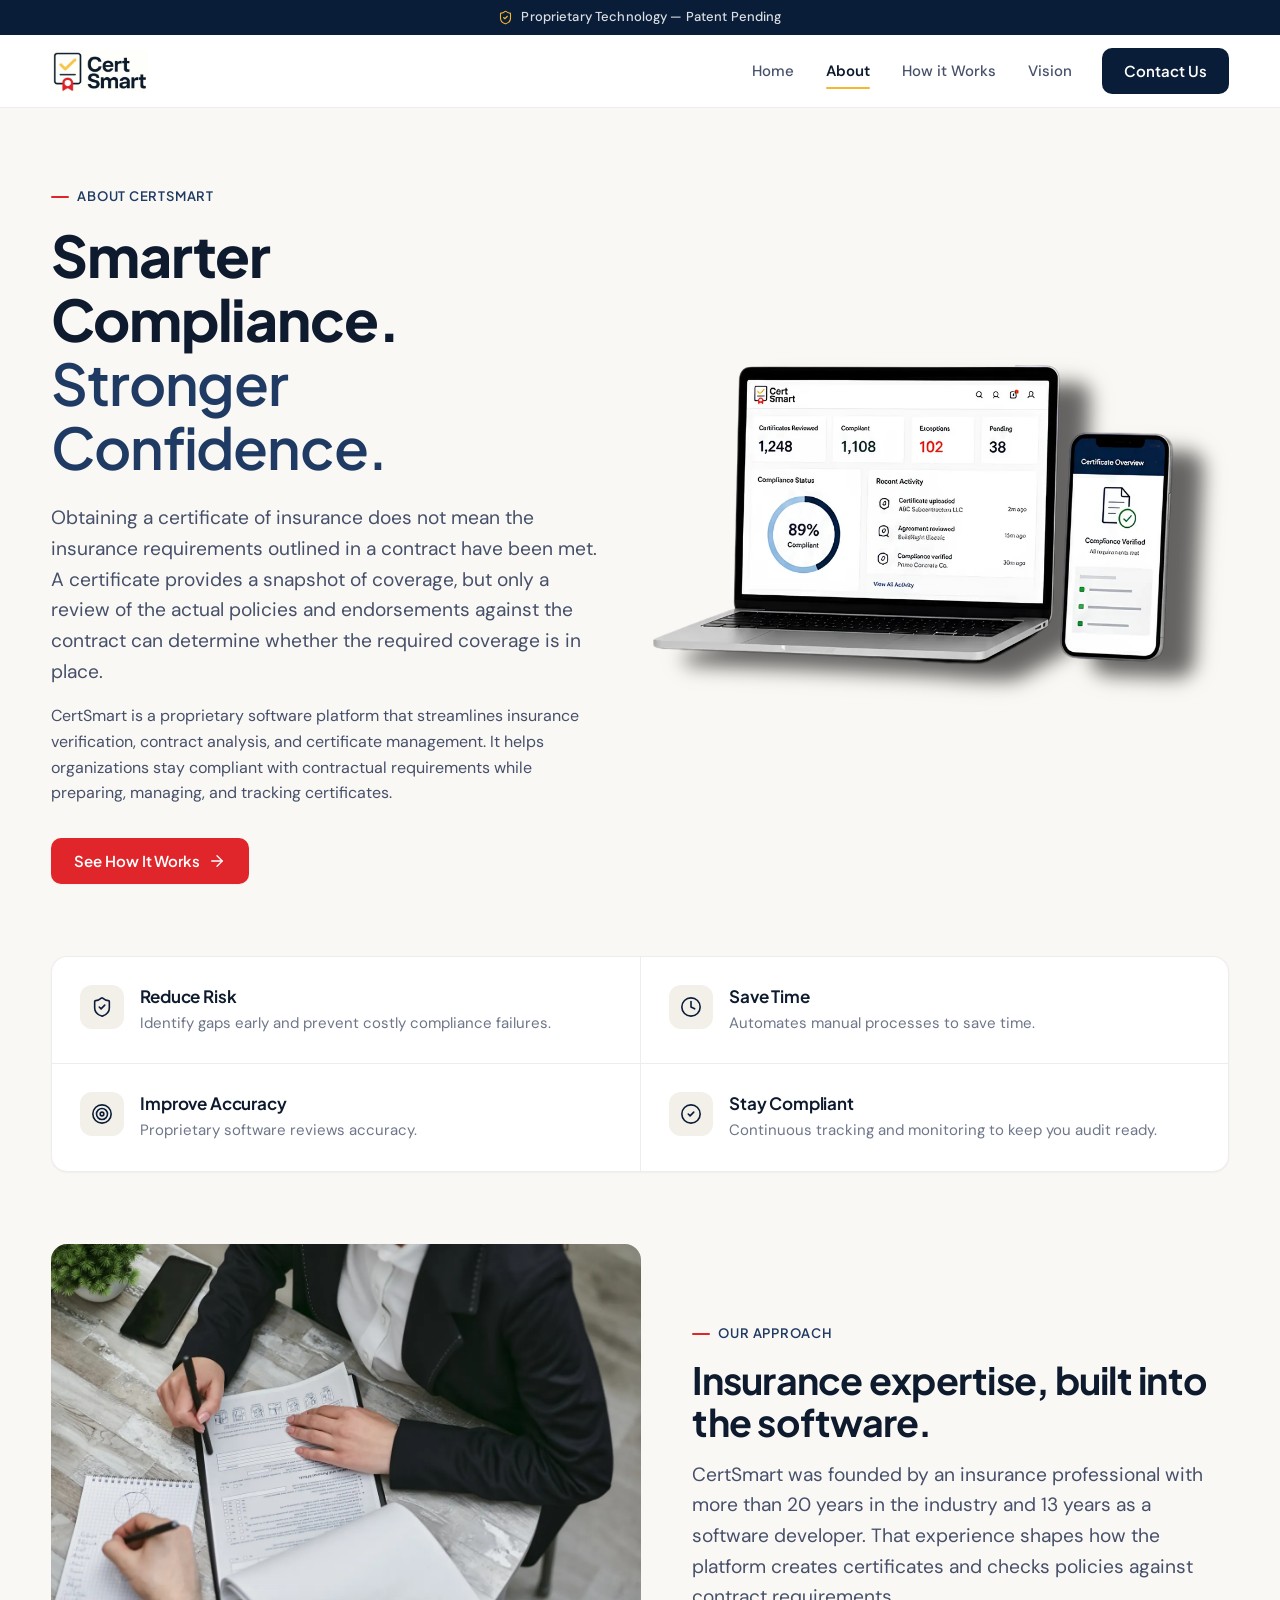
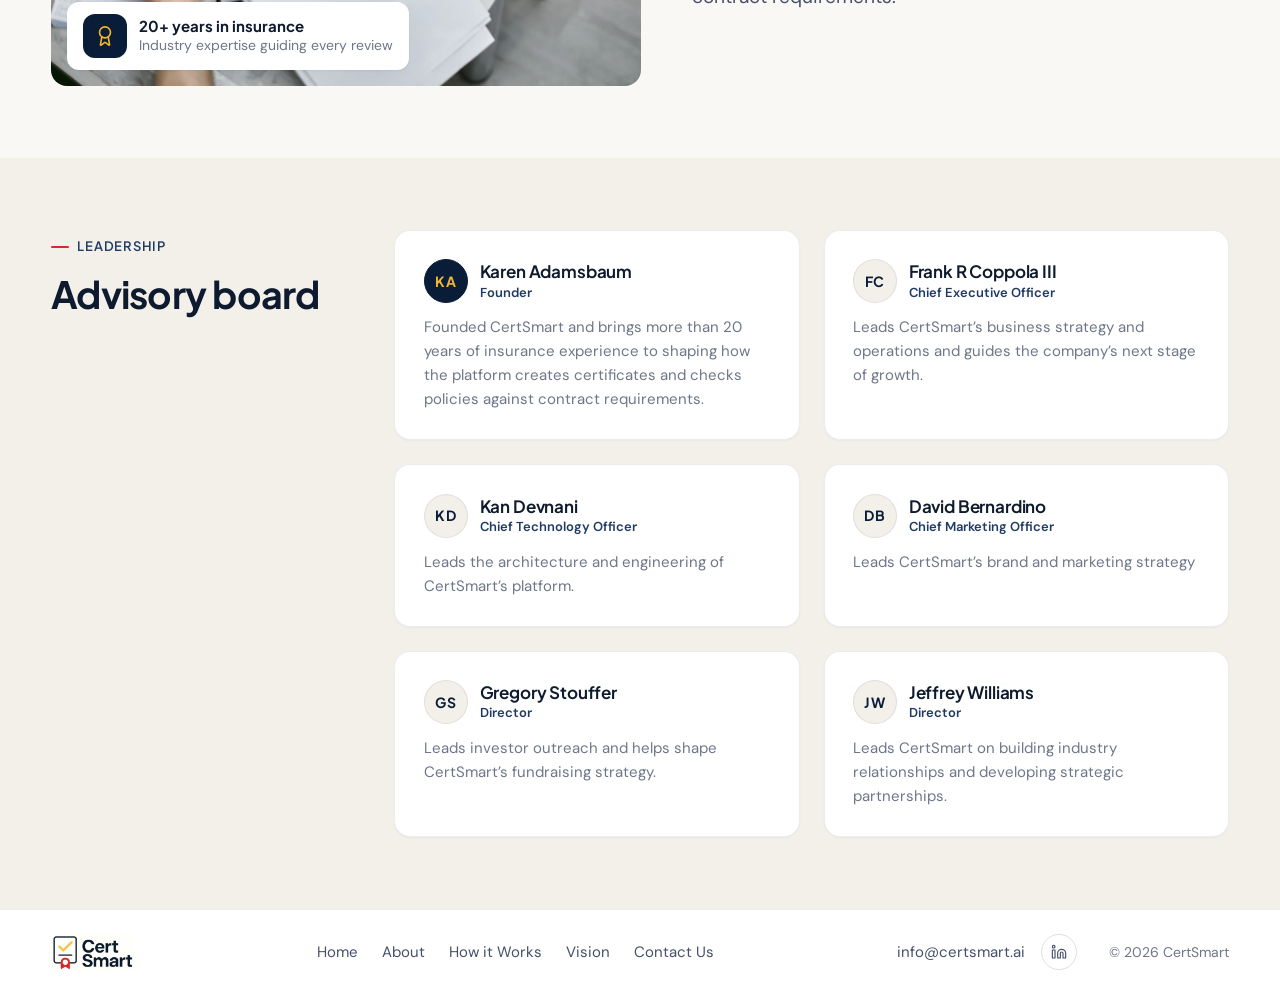
==== commit 5365a6e5: "Show About dashboard mockup directly on the page, without the tinted panel Co-Authored-By: Claude Op" ====
--- a/about.html
+++ b/about.html
@@ -10,7 +10,7 @@
   <link rel="preconnect" href="https://fonts.googleapis.com">
   <link rel="preconnect" href="https://fonts.gstatic.com" crossorigin>
   <link href="https://fonts.googleapis.com/css2?family=DM+Sans:opsz,wght@9..40,400..600&amp;family=Plus+Jakarta+Sans:wght@500..800&amp;display=swap" rel="stylesheet">
-  <link rel="stylesheet" href="css/style.css?v=20261125u">
+  <link rel="stylesheet" href="css/style.css?v=20261125v">
 </head>
 <body class="page-about">
   <div class="patent-bar">
@@ -46,8 +46,7 @@
           </div>
           <a href="how-it-works.html" class="btn btn-primary">See How It Works <svg class="icon" viewBox="0 0 24 24" aria-hidden="true"><path d="M5 12h14"/><path d="m12 5 7 7-7 7"/></svg></a>
         </div>
-        <div class="media-panel device-panel">
-          <img src="assets/img/dots-pattern.webp" alt="" class="dots" aria-hidden="true">
+        <div class="device-panel">
           <img src="assets/img/dashboard-mockup.webp" alt="CertSmart dashboard on laptop and mobile showing certificates reviewed, compliant count, exceptions, pending items, and recent activity." width="1000" height="600">
         </div>
       </div>
@@ -146,6 +145,6 @@
     </div>
   </footer>
 
-  <script src="js/main.js?v=20261125t"></script>
+  <script src="js/main.js?v=20261125v"></script>
 </body>
 </html>
--- a/css/style.css
+++ b/css/style.css
@@ -239,22 +239,6 @@
 .nav-toggle[aria-expanded="true"] .icon-menu { display: none; }
 .nav-toggle[aria-expanded="true"] .icon-close { display: block; }
 
-/* ---------- Media panels ---------- */
-.media-panel {
-  position: relative;
-  border-radius: var(--r-card);
-  background: linear-gradient(180deg, #F4EFE5 0%, #EDE7DB 100%);
-  border: 1px solid var(--line);
-  overflow: hidden;
-  display: grid; place-items: center;
-  padding: var(--pad-panel);
-}
-.media-panel .dots {
-  position: absolute; inset: 0; width: 100%; height: 100%;
-  object-fit: cover; opacity: 0.18; mix-blend-mode: multiply;
-}
-.media-panel > img:not(.dots) { position: relative; }
-
 /* ---------- Home ---------- */
 .hero { padding-block: clamp(32px, 5vw, 64px) var(--section); }
 .hero-grid {
@@ -352,8 +336,8 @@
 }
 .split-copy .h1 { margin-bottom: var(--s-5); }
 .split-copy .prose { margin-bottom: var(--s-6); }
-.device-panel { aspect-ratio: 4 / 3; }
-.device-panel img:not(.dots) { width: 94%; }
+.device-panel { display: flex; align-items: center; justify-content: center; }
+.device-panel img { width: 100%; }
 
 .benefits {
   display: grid;
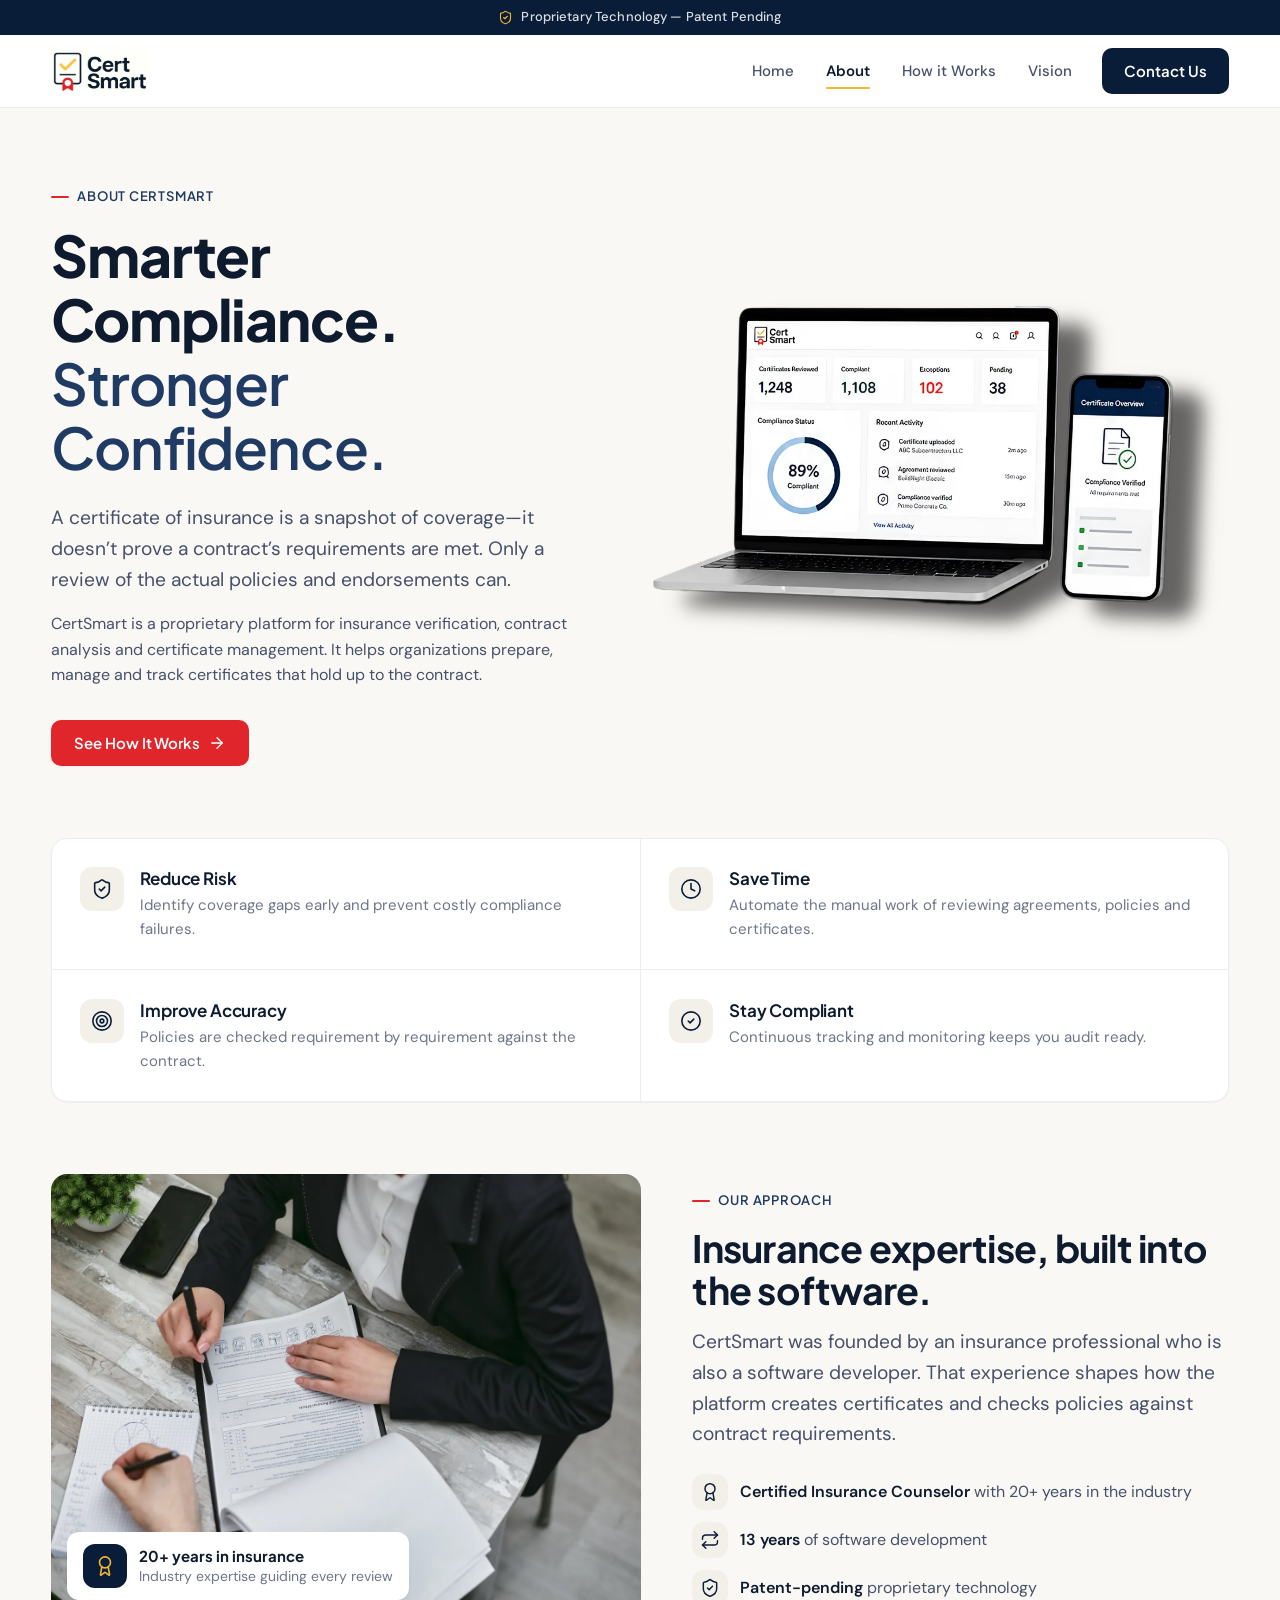
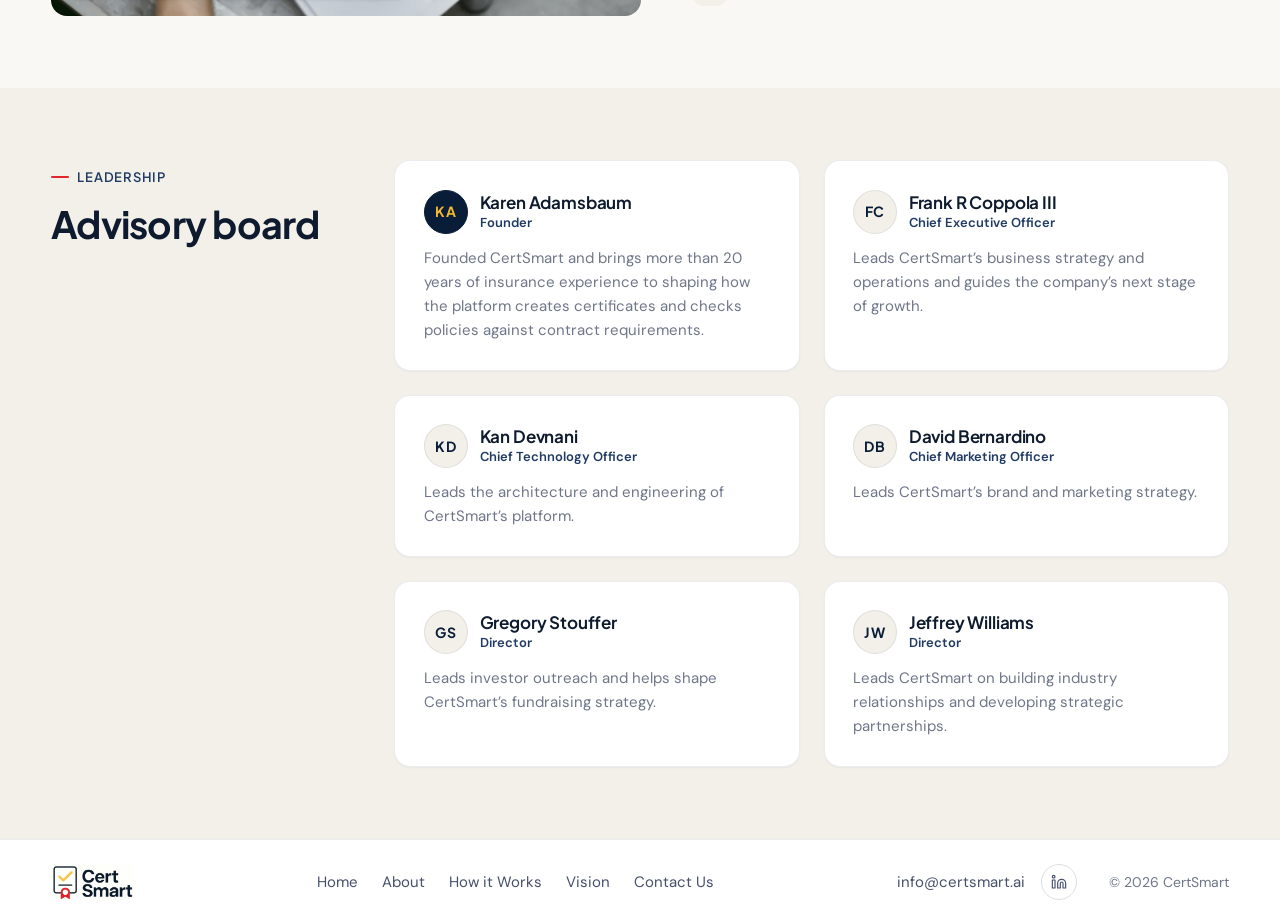
==== commit 3ee6df23: "Polish copy across the site and add grounded content sections - Rewrite hero, audience, benefit, ste" ====
--- a/about.html
+++ b/about.html
@@ -4,13 +4,16 @@
   <meta charset="UTF-8">
   <meta name="viewport" content="width=device-width, initial-scale=1">
   <title>About CertSmart | Smarter Compliance, Stronger Confidence</title>
+  <meta name="description" content="CertSmart is a proprietary platform for insurance verification, contract analysis and certificate management, founded by insurance professional Karen Adamsbaum, CIC.">
+  <meta property="og:title" content="About CertSmart | Smarter Compliance, Stronger Confidence">
+  <meta property="og:description" content="CertSmart is a proprietary platform for insurance verification, contract analysis and certificate management, founded by insurance professional Karen Adamsbaum, CIC.">
   <link rel="icon" type="image/png" sizes="32x32" href="assets/img/favicon-32.png">
   <link rel="icon" type="image/png" sizes="192x192" href="assets/img/favicon-192.png">
   <link rel="apple-touch-icon" href="assets/img/favicon-180.png">
   <link rel="preconnect" href="https://fonts.googleapis.com">
   <link rel="preconnect" href="https://fonts.gstatic.com" crossorigin>
   <link href="https://fonts.googleapis.com/css2?family=DM+Sans:opsz,wght@9..40,400..600&amp;family=Plus+Jakarta+Sans:wght@500..800&amp;display=swap" rel="stylesheet">
-  <link rel="stylesheet" href="css/style.css?v=20261125v">
+  <link rel="stylesheet" href="css/style.css?v=20261125w">
 </head>
 <body class="page-about">
   <div class="patent-bar">
@@ -41,8 +44,8 @@
           <span class="eyebrow">About CertSmart</span>
           <h1 class="h1">Smarter Compliance.<span class="soft">Stronger Confidence.</span></h1>
           <div class="prose">
-            <p class="lead">Obtaining a certificate of insurance does not mean the insurance requirements outlined in a contract have been met. A certificate provides a snapshot of coverage, but only a review of the actual policies and endorsements against the contract can determine whether the required coverage is in place.</p>
-            <p>CertSmart is a proprietary software platform that streamlines insurance verification, contract analysis, and certificate management. It helps organizations stay compliant with contractual requirements while preparing, managing, and tracking certificates.</p>
+            <p class="lead">A certificate of insurance is a snapshot of coverage&mdash;it doesn&rsquo;t prove a contract&rsquo;s requirements are met. Only a review of the actual policies and endorsements can.</p>
+            <p>CertSmart is a proprietary platform for insurance verification, contract analysis and certificate management. It helps organizations prepare, manage and track certificates that hold up to the contract.</p>
           </div>
           <a href="how-it-works.html" class="btn btn-primary">See How It Works <svg class="icon" viewBox="0 0 24 24" aria-hidden="true"><path d="M5 12h14"/><path d="m12 5 7 7-7 7"/></svg></a>
         </div>
@@ -57,19 +60,19 @@
         <div class="benefits">
           <div class="benefit">
             <span class="icon-tile"><svg class="icon" viewBox="0 0 24 24" aria-hidden="true"><path d="M20 13c0 5-3.5 7.5-7.66 8.95a1 1 0 0 1-.67-.01C7.5 20.5 4 18 4 13V6a1 1 0 0 1 1-1c2 0 4.5-1.2 6.24-2.72a1.17 1.17 0 0 1 1.52 0C14.51 3.81 17 5 19 5a1 1 0 0 1 1 1z"/><path d="m9 12 2 2 4-4"/></svg></span>
-            <div><h3>Reduce Risk</h3><p>Identify gaps early and prevent costly compliance failures.</p></div>
+            <div><h3>Reduce Risk</h3><p>Identify coverage gaps early and prevent costly compliance failures.</p></div>
           </div>
           <div class="benefit">
             <span class="icon-tile"><svg class="icon" viewBox="0 0 24 24" aria-hidden="true"><circle cx="12" cy="12" r="10"/><path d="M12 6v6l4 2"/></svg></span>
-            <div><h3>Save Time</h3><p>Automates manual processes to save time.</p></div>
+            <div><h3>Save Time</h3><p>Automate the manual work of reviewing agreements, policies and certificates.</p></div>
           </div>
           <div class="benefit">
             <span class="icon-tile"><svg class="icon" viewBox="0 0 24 24" aria-hidden="true"><circle cx="12" cy="12" r="10"/><circle cx="12" cy="12" r="6"/><circle cx="12" cy="12" r="2"/></svg></span>
-            <div><h3>Improve Accuracy</h3><p>Proprietary software reviews accuracy.</p></div>
+            <div><h3>Improve Accuracy</h3><p>Policies are checked requirement by requirement against the contract.</p></div>
           </div>
           <div class="benefit">
             <span class="icon-tile"><svg class="icon" viewBox="0 0 24 24" aria-hidden="true"><circle cx="12" cy="12" r="10"/><path d="m9 12 2 2 4-4"/></svg></span>
-            <div><h3>Stay Compliant</h3><p>Continuous tracking and monitoring to keep you audit ready.</p></div>
+            <div><h3>Stay Compliant</h3><p>Continuous tracking and monitoring keeps you audit ready.</p></div>
           </div>
         </div>
       </div>
@@ -85,8 +88,13 @@
           <span class="eyebrow">Our approach</span>
           <h2 class="h2">Insurance expertise, built into the software.</h2>
           <div class="prose">
-            <p class="lead">CertSmart was founded by an insurance professional with more than 20 years in the industry and 13 years as a software developer. That experience shapes how the platform creates certificates and checks policies against contract requirements.</p>
+            <p class="lead">CertSmart was founded by an insurance professional who is also a software developer. That experience shapes how the platform creates certificates and checks policies against contract requirements.</p>
           </div>
+          <ul class="fact-list">
+            <li><svg class="icon" viewBox="0 0 24 24" aria-hidden="true"><path d="m15.48 12.89 1.51 8.53a.5.5 0 0 1-.81.47l-3.58-2.69a1 1 0 0 0-1.2 0l-3.59 2.69a.5.5 0 0 1-.81-.47l1.52-8.53"/><circle cx="12" cy="8" r="6"/></svg><span><b>Certified Insurance Counselor</b> with 20+ years in the industry</span></li>
+            <li><svg class="icon" viewBox="0 0 24 24" aria-hidden="true"><path d="m17 2 4 4-4 4"/><path d="M3 11v-1a4 4 0 0 1 4-4h14"/><path d="m7 22-4-4 4-4"/><path d="M21 13v1a4 4 0 0 1-4 4H3"/></svg><span><b>13 years</b> of software development</span></li>
+            <li><svg class="icon" viewBox="0 0 24 24" aria-hidden="true"><path d="M20 13c0 5-3.5 7.5-7.66 8.95a1 1 0 0 1-.67-.01C7.5 20.5 4 18 4 13V6a1 1 0 0 1 1-1c2 0 4.5-1.2 6.24-2.72a1.17 1.17 0 0 1 1.52 0C14.51 3.81 17 5 19 5a1 1 0 0 1 1 1z"/><path d="m9 12 2 2 4-4"/></svg><span><b>Patent-pending</b> proprietary technology</span></li>
+          </ul>
         </div>
       </div>
     </section>
@@ -112,7 +120,7 @@
           </article>
           <article class="person">
             <div class="person-top"><span class="ini">DB</span><div><h4>David Bernardino</h4><span class="role">Chief Marketing Officer</span></div></div>
-            <p>Leads CertSmart&rsquo;s brand and marketing strategy</p>
+            <p>Leads CertSmart&rsquo;s brand and marketing strategy.</p>
           </article>
           <article class="person">
             <div class="person-top"><span class="ini">GS</span><div><h4>Gregory Stouffer</h4><span class="role">Director</span></div></div>
@@ -145,6 +153,6 @@
     </div>
   </footer>
 
-  <script src="js/main.js?v=20261125v"></script>
+  <script src="js/main.js?v=20261125w"></script>
 </body>
 </html>
--- a/css/style.css
+++ b/css/style.css
@@ -765,7 +765,7 @@
 .photo-badge small { display: block; font-size: var(--fs-small); color: var(--muted); line-height: var(--lh-small); }
 
 @media (max-width: 960px) {
-  .section-head, .photo-split { grid-template-columns: 1fr; }
+  .section-head, .photo-split, .checks { grid-template-columns: 1fr; }
   .audience { grid-template-columns: repeat(2, minmax(0, 1fr)); grid-template-rows: none; grid-auto-rows: 260px; }
   .audience .tile:first-child, .audience .tile:last-child { grid-row: auto; grid-column: 1 / -1; }
 }
@@ -774,6 +774,62 @@
   .photo-band { align-items: flex-end; min-height: 440px; }
   .photo-band::before { background: linear-gradient(180deg, rgba(10, 29, 56, 0.35) 0%, rgba(10, 29, 56, 0.92) 55%); }
   .band-actions .btn { flex: 1 1 auto; }
+}
+
+/* ---------- What CertSmart checks (coverage + endorsement chips) ---------- */
+.checks {
+  display: grid;
+  grid-template-columns: minmax(0, 0.85fr) minmax(0, 1.15fr);
+  gap: var(--gap-lg);
+  align-items: start;
+}
+.checks-head .h2 { margin-bottom: var(--s-4); }
+.checks-groups { display: grid; gap: var(--gap); }
+.chip-group {
+  background: var(--surface);
+  border: 1px solid var(--line);
+  border-radius: var(--r-card);
+  box-shadow: var(--shadow-sm);
+  padding: var(--pad-card);
+}
+.chip-group h3 {
+  font-size: var(--fs-label); font-weight: 600;
+  letter-spacing: 0.06em; text-transform: uppercase;
+  color: var(--muted); margin-bottom: var(--s-4);
+}
+.chips { list-style: none; margin: 0; padding: 0; display: flex; flex-wrap: wrap; gap: var(--s-2); }
+.chip {
+  display: inline-flex; align-items: center; gap: 6px;
+  padding: 7px 14px 7px 10px;
+  border-radius: 999px;
+  background: var(--bg);
+  border: 1px solid var(--line-strong);
+  font-size: var(--fs-small); font-weight: 500; color: var(--ink);
+  line-height: var(--lh-small);
+  transition: border-color var(--ease), background-color var(--ease);
+}
+.chip .icon { width: 15px; height: 15px; stroke-width: 2.25; color: var(--navy-600); }
+.chip:hover { border-color: rgba(10, 29, 56, 0.28); background: var(--surface); }
+
+/* ---------- Founder credentials (About) ---------- */
+.fact-list { list-style: none; margin: var(--s-5) 0 0; padding: 0; display: grid; gap: var(--s-3); }
+.fact-list li { display: flex; align-items: center; gap: var(--s-3); color: var(--body); }
+.fact-list li > .icon {
+  width: 36px; height: 36px; padding: 8px; flex: none;
+  border-radius: var(--r-inner);
+  background: var(--bg-alt); color: var(--navy);
+}
+.fact-list b { color: var(--ink); font-weight: 600; }
+
+/* ---------- What happens on the call (Contact) ---------- */
+.expect { list-style: none; margin: 0 0 var(--s-6); padding: 0; display: grid; gap: var(--s-3); }
+.expect li { display: flex; align-items: flex-start; gap: var(--s-3); color: var(--body); }
+.expect b { color: var(--ink); font-weight: 600; }
+.expect-num {
+  width: 28px; height: 28px; flex: none; border-radius: 50%;
+  display: grid; place-items: center;
+  background: var(--navy); color: var(--gold);
+  font-family: var(--font-head); font-size: var(--fs-label); font-weight: 700;
 }
 
 /* ==========================================================================
